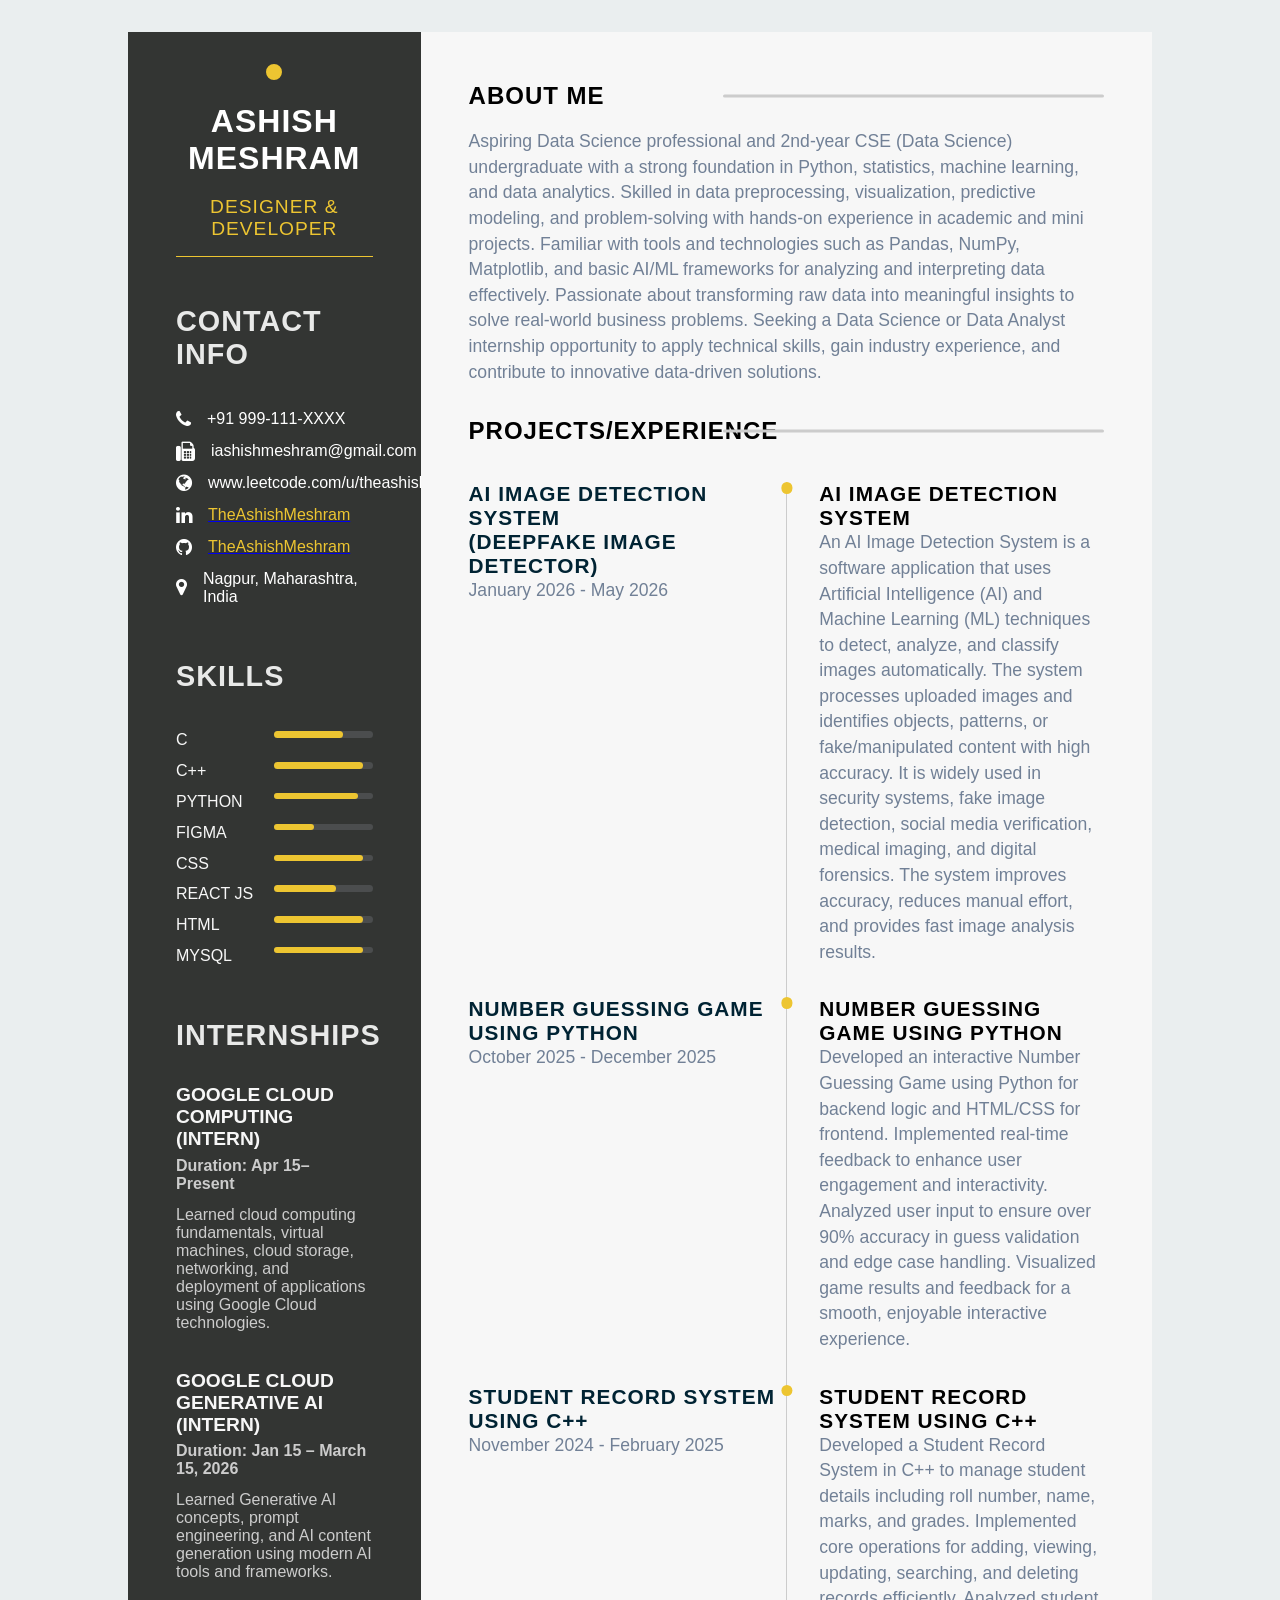
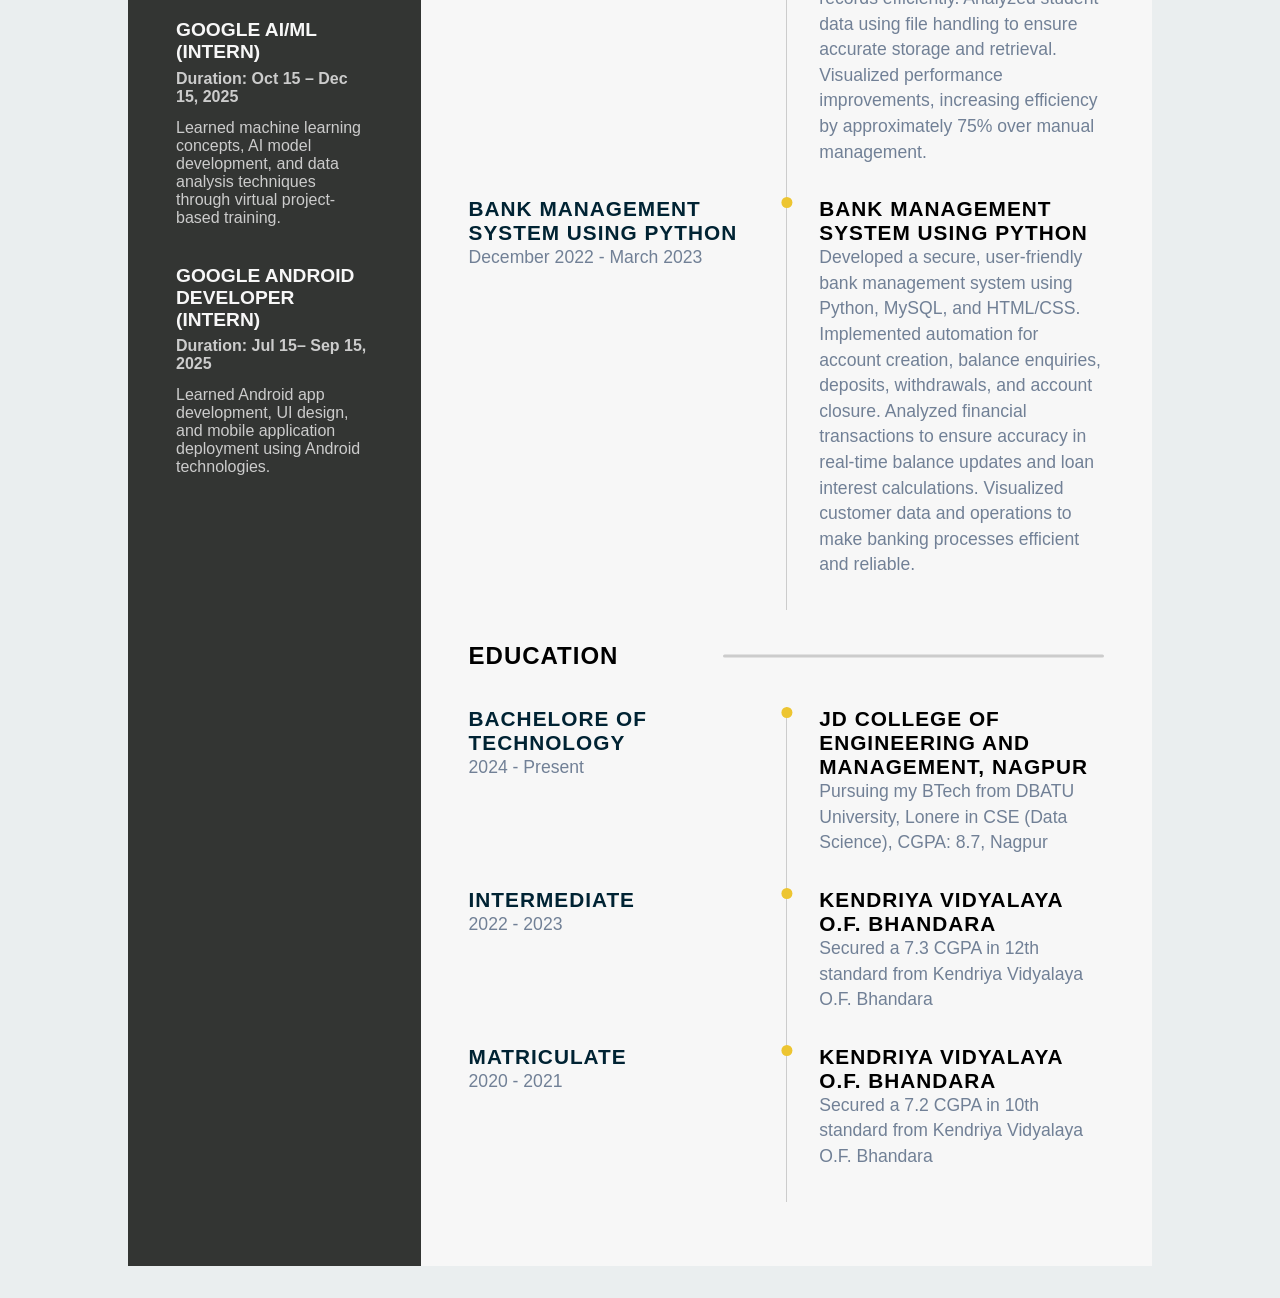
==== index.html @ d33b9736 "Add files via upload" ====
<!DOCTYPE html>
<html lang="en">
<head>
    <meta charset="UTF-8">
    <meta http-equiv="X-UA-Compatible" content="IE=edge">
    <meta name="viewport" content="width=device-width, initial-scale=1.0">
    <title>Resume</title>
    <link rel="preconnect" href="https://fonts.gstatic.com">
    <link rel="stylesheet" href="styles.css">
    <link href="https://fonts.googleapis.com/css2?family=Poppins:wght@100;300;400;600&display=swap" rel="stylesheet">
    <link rel="stylesheet" href="https://cdnjs.cloudflare.com/ajax/libs/font-awesome/4.7.0/css/font-awesome.min.css">
</head>
<body>
    <main class="main-content">
        <section class="left-section">
            <div class="left-content">
                <div class="profile">
                    <div class="image">
                        <img src="/profile.png" alt="">
                    </div>
                    <h2 class="name">Ashish Meshram</h2>
                    <p class="career">Designer & Developer</p>
                </div>
                <div class="contact-info">
                    <h3 class="main-title">Contact Info</h3>
                    <ul>
                        <li>
                            <i class="fa fa-phone"></i>
                            +91 999-111-XXXX
                        </li>
                        <li>
                            <i class="fa fa-fax"></i>
                            iashishmeshram@gmail.com
                        </li>
                        <li>
                            <i class="fa fa-globe"></i>
                            www.leetcode.com/u/theashishmeshram
                        </li>
                        <li>
                            <i class="fa fa-linkedin"></i>
                            <a href="https://www.linkedin.com/in/theashishmeshram/" target="_blank" rel="noopener noreferrer"><p style="color:#edc531 ;"> TheAshishMeshram</p>
                            </a>

                        </li>
                        <li>
                            <i class="fa fa-github"></i>
                            <a href="https://www.github.com/theashishmeshram/" target="_blank" rel="noopener noreferrer"><p style="color:#edc531 ;"> TheAshishMeshram</p>
                            </a>
                        </li>
                        <li>
                            <i class="fa fa-map-marker"></i>
                            Nagpur, Maharashtra, India
                        </li>
                    </ul>
                </div>
                <div class="skills-section">
                    <h3 class="main-title">Skills</h3>
                    <ul>
                        <li>
                            <p class="skill-title">C</p>
                            <div class="progress-bar">
                                <div class="progress js-progress"></div>
                            </div>
                        </li>
                        <li>
                            <p class="skill-title">C++</p>
                            <div class="progress-bar">
                                <div class="progress ps-progress"></div>
                            </div>
                        </li>
                        <li>
                            <p class="skill-title">Python</p>
                            <div class="progress-bar">
                                <div class="progress j-progress"></div>
                            </div>
                        </li>
                        <li>
                            <p class="skill-title">Figma</p>
                            <div class="progress-bar">
                                <div class="progress c-progress"></div>
                            </div>
                        </li>
                        <li>
                            <p class="skill-title">CSS</p>
                            <div class="progress-bar">
                                <div class="progress ps-progress"></div>
                            </div>
                        </li>
                        <li>
                            <p class="skill-title">React js</p>
                            <div class="progress-bar">
                                <div class="progress n-progress"></div>
                            </div>
                        </li>
                        <li>
                            <p class="skill-title">HTML</p>
                            <div class="progress-bar">
                                <div class="progress ps-progress"></div>
                            </div>
                        </li>
                        <li>
                            <p class="skill-title">MySQL</p>
                            <div class="progress-bar">
                                <div class="progress ps-progress"></div>
                            </div>
                        </li>
                    </ul>
                </div>
                <div class="references-section">
                    <h3 class="main-title">Internships</h3>
                          <div class="referee">
                        <h6 class="sub-title">Google Cloud Computing (Intern)</h6>
                        <p class="sub-para"><b>Duration: Apr 15– Present</b></p>
                        <p class="sub-para">Learned cloud computing fundamentals, virtual machines, cloud storage, networking, and deployment of applications using Google Cloud technologies.</p>
                    </div>
                         <div class="referee">
                        <h6 class="sub-title">Google Cloud Generative AI (Intern)</h6>
                        <p class="sub-para"><b>Duration:  Jan 15 – March 15, 2026</b></p>                          <p class="sub-para">Learned Generative AI concepts, prompt engineering, and AI content generation using modern AI tools and frameworks.</p>
                    </div>
                       <div class="referee">
                        <h6 class="sub-title">Google AI/ML (Intern)</h6>
                        <p class="sub-para"><b> Duration: Oct 15 – Dec 15, 2025</b></p>
                        <p class="sub-para">Learned machine learning concepts, AI model development, and data analysis techniques through virtual project-based training.</p>
                    </div>
                    <div class="referee">
                        <h6 class="sub-title">Google Android Developer (Intern)</h6>
                        <p class="sub-para"><b>Duration: Jul 15– Sep 15, 2025</b></p>
                        <p class="sub-para">Learned Android app development, UI design, and mobile application deployment using Android technologies.</p>
                    </div>
                </div>
            </div>
        </section>
        <section class="right-section">
            <div class="right-main-content">
                <section class="about sect">
                    <br>
                    <h2 class="right-title">About Me</h2>
                    <p class="para">
                       Aspiring Data Science professional and 2nd-year CSE (Data Science) undergraduate with a strong foundation in Python, statistics, machine learning, and data analytics. Skilled in data preprocessing, visualization, predictive modeling, and problem-solving with hands-on experience in academic and mini projects. Familiar with tools and technologies such as Pandas, NumPy, Matplotlib, and basic AI/ML frameworks for analyzing and interpreting data effectively. Passionate about transforming raw data into meaningful insights to solve real-world business problems. Seeking a Data Science or Data Analyst internship opportunity to apply technical skills, gain industry experience, and contribute to innovative data-driven solutions.

                    </p>
                </section>

                <section class="experince sect">
                    <h2 class="right-title">Projects/Experience</h2>
                    <br>
                    <div class="timeline">
                        <div class="left-tl-content">
                            <h5 class="tl-title">AI Image Detection System<System>
                            <br>(DeepFake Image Detector)</h5>
                            <p class="para">January 2026 - May 2026</p>
                        </div>
                        <div class="right-tl-content">
                            <div class="tl-content">
                                <h5 class="tl-title-2">AI Image Detection System</h5>
                                <p class="para">
                                   An AI Image Detection System is a software application that uses Artificial Intelligence (AI) and Machine Learning (ML) techniques to detect, analyze, and classify images automatically. The system processes uploaded images and identifies objects, patterns, or fake/manipulated content with high accuracy. It is widely used in security systems, fake image detection, social media verification, medical imaging, and digital forensics. The system improves accuracy, reduces manual effort, and provides fast image analysis results.

                                </p>
                            </div>
                        </div>
                    </div>
                    <div class="timeline">
                        <div class="left-tl-content">
                            <h5 class="tl-title">Number Guessing Game Using Python</h5>
                            <p class="para">October 2025 - December 2025</p>
                        </div>
                        <div class="right-tl-content">
                            <div class="tl-content">
                                <h5 class="tl-title-2">Number Guessing Game using Python</h5>
                                <p class="para">
Developed an interactive Number Guessing Game using Python for backend logic and HTML/CSS for frontend.
Implemented real-time feedback to enhance user engagement and interactivity.
Analyzed user input to ensure over 90% accuracy in guess validation and edge case handling.
Visualized game results and feedback for a smooth, enjoyable interactive experience.

                                </p>
                            </div>
                        </div>
                    </div>
                    <div class="timeline">
                        <div class="left-tl-content">
                            <h5 class="tl-title">Student Record System using C++</h5>
                            <p class="para">November 2024 - February 2025</p>
                        </div>
                        <div class="right-tl-content">
                            <div class="tl-content">
                                <h5 class="tl-title-2">Student Record System using C++</h5>
                                <p class="para">
Developed a Student Record System in C++ to manage student details including roll number, name, marks, and grades.
Implemented core operations for adding, viewing, updating, searching, and deleting records efficiently.
Analyzed student data using file handling to ensure accurate storage and retrieval.
Visualized performance improvements, increasing efficiency by approximately 75% over manual management.

                                </p>
                            </div>
                        </div>
                    </div>
                    <div class="timeline">
                        <div class="left-tl-content">
                            <h5 class="tl-title">Bank Management System Using Python</h5>
                            <p class="para">December 2022 - March 2023</p>
                        </div>
                        <div class="right-tl-content">
                            <div class="tl-content">
                                <h5 class="tl-title-2">Bank Management System using Python</h5>
                                <p class="para">Developed a secure, user-friendly bank management system using Python, MySQL, and HTML/CSS. Implemented automation for account creation, balance enquiries, deposits, withdrawals, and account closure. Analyzed financial transactions to ensure accuracy in real-time balance updates and loan interest calculations. Visualized customer data and operations to make banking processes efficient and reliable.

                                </p>
                            </div>
                        </div>
                    </div>
                </section>
                <section class="education sect">
                    <h2 class="right-title">Education</h2>
                    <br>
                    <div class="timeline">
                        <div class="left-tl-content">
                            <h5 class="tl-title">Bachelore of Technology</h5>
                            <p class="para">2024 - Present</p>
                        </div>
                        <div class="right-tl-content">
                            <div class="tl-content">
                                <h5 class="tl-title-2">JD College of Engineering and Management, Nagpur</h5>
                                <p class="para">
                                    Pursuing my BTech from DBATU University, Lonere
                                    in CSE (Data Science), CGPA: 8.7, Nagpur

                                </p>
                            </div>
                        </div>
                    </div>
                    <div class="timeline">
                        <div class="left-tl-content">
                            <h5 class="tl-title">Intermediate</h5>
                            <p class="para">2022 - 2023</p>
                        </div>
                        <div class="right-tl-content">
                            <div class="tl-content">
                                <h5 class="tl-title-2">Kendriya Vidyalaya O.F. Bhandara</h5>
                                <p class="para">
                                    Secured a 7.3 CGPA in 12th standard from Kendriya Vidyalaya O.F. Bhandara

                                </p>
                            </div>
                        </div>
                    </div>
                    <div class="timeline">
                        <div class="left-tl-content">
                            <h5 class="tl-title"> Matriculate</h5>
                            <p class="para">2020 - 2021</p>
                        </div>
                        <div class="right-tl-content">
                            <div class="tl-content">
                                <h5 class="tl-title-2">Kendriya Vidyalaya O.F. Bhandara</h5>
                                <p class="para">
                                    Secured a 7.2 CGPA in 10th standard from Kendriya Vidyalaya O.F. Bhandara

                                </p>
                            </div>
                        </div>
                    </div>
                </section>
               
    </main>
</body>
</html>
---- styles.css ----
*{
    padding: 0;
    margin: 0;
    box-sizing: border-box;
    list-style: none;
    font-family: 'Nunito', sans-serif;
}

body{
    background-color: #eaeeef;
}

.main-content{
    min-height: 100vh;
    width: 80%;
    margin: 2rem auto;
    display: grid;
    grid-template-columns: repeat(7, 1fr);
}

.left-section{
    grid-column: span 2;
    height: 100%;
    background-color: #333533;
}
.right-section{
    grid-column: span 5;
    background-color: #f7f7f7;
    height: 100%;
}


.left-content{
    padding: 2rem 3rem;
}
.profile{
    width: 100%;
    border-bottom: 1px solid #edc531;
}

.image{
    width: 100%;
    text-align: center;
}
.profile img{
    width: 100%;
    border-radius: 50%;
    border: 8px solid #edc531;
    
}

.name{
    font-size: 2rem;
    color: white;
    text-align: center;
    text-transform: uppercase;
    letter-spacing: 1px;
    padding: 1.2rem 0;
}

.career{
    font-size: 1.2rem;
    color: #edc531;
    text-align: center;
    text-transform: uppercase;
    letter-spacing: 1px;
    padding-bottom: 1rem;
}

.main-title{
    font-size: 1.8rem;
    text-transform: uppercase;
    letter-spacing: 1px;
    color: #f7f7f7ec;
    padding-top: 3rem;
}

.contact-info ul{
    padding-top: 2rem;
}

.contact-info ul li{
    padding: .4rem 0;
    display: flex;
    align-items: center;
    color: #ffffff;
}
.contact-info ul li i{
    padding-right: 1rem;
    font-size: 1.2rem;
    color: #ffffff;
}

.skills-section ul{
    padding-top: 2rem;
}
.skills-section ul li{
    display: grid;
    grid-template-columns: repeat(2, 1fr);
    padding: .4rem 0;
}

.progress-bar{
    width: 100%;
    height: .4rem;
    background-color: #777a7e5b;
    position: relative;
    border-radius: 12px;
}
.progress{
    height: 100%;
    position: absolute;
    left: 0;
    background-color: #edc531;
    border-radius: 12px;
}
.js-progress{
    width: 70%;
}
.ps-progress{
    width: 90%;
}
.j-progress{
    width: 85%;
}
.c-progress{
    width: 40%;
}
.n-progress{
    width: 63%;
}
.w-progress{
    width: 78%;
}


.skill-title{
    text-transform: uppercase;
    color: #f7f7f7;
    font-size: 1rem;
}

.sub-title{
    padding-top: 2rem;
    font-size: 1.2rem;
    text-transform: uppercase;
    color: #f7f7f7;
}

.sub-para{
    color: #ccc;
    padding: .4rem 0;
}

.references-section li{
    color: #ccc;
    padding: .2rem 0;
}
.references-section li i{
    padding-right: .5rem;
    font-size: 1.2rem;
    color: #edc531;
}

.right-main-content{
    padding: 2rem 3rem;
}


.right-title{
    letter-spacing: 1px;
    text-transform: uppercase;
    color: #000000;
    margin-bottom: 1.2rem;
    position: relative;
}

.right-title::after{
    content: "";
    position: absolute;
    width: 60%;
    height: .2rem;
    background-color: #ccc;
    border-radius: 12px;
    right: 0;
    top: 50%;
    transform: translateY(-50%);
}

.para{
    line-height: 1.6rem;
    color: #718096;
    font-size: 1.1rem;
}

.sect{
    padding-bottom: 2rem;
}

.timeline{
    display: grid;
    grid-template-columns: repeat(2, 1fr);
}

.tl-title{
    letter-spacing: 1px;
    font-size: 1.3rem;
    color: #002333;
    text-transform: uppercase;
}
.tl-title-2{
    letter-spacing: 1px;
    font-size: 1.3rem;
    color: #000000;
    text-transform: uppercase;
}

.tl-content{
    border-left: 1px solid #ccc;
    padding-left: 2rem;
    position: relative;
    padding-bottom: 2rem;
}

.tl-title-2::before{
    content: "";
    position: absolute;
    width: .7rem;
    height: .7rem;
    background-color: #edc531;
    border-radius: 50%;
    transform: translateX(-50%);
    left: 0;
}

/*Media Querries*/
@media screen and (max-width:823px){
    .right-title::after{
        width: 40%;
    }
}
@media screen and (max-width:681px){
    .right-title::after{
        width: 30%;
    }
}
@media screen and (max-width:780px){
    .timeline{
        grid-template-columns: repeat(1, 1fr);
    }
}
@media screen and (max-width:780px){
    .left-section{
        grid-column: span 3;
    }
    .right-section{
        grid-column: span 4;
    }
}
@media screen and (max-width:1200px){
    .main-content{
        grid-template-columns: repeat(1, 1fr);
    }
    .profile img{
        width: 40%;
    }
}
@media screen and (max-width:700px){
    .profile img{
        width: 60%;
    }
}
@media screen and (max-width:390px){
    .name{
        font-size: 1.5rem;
    }
}
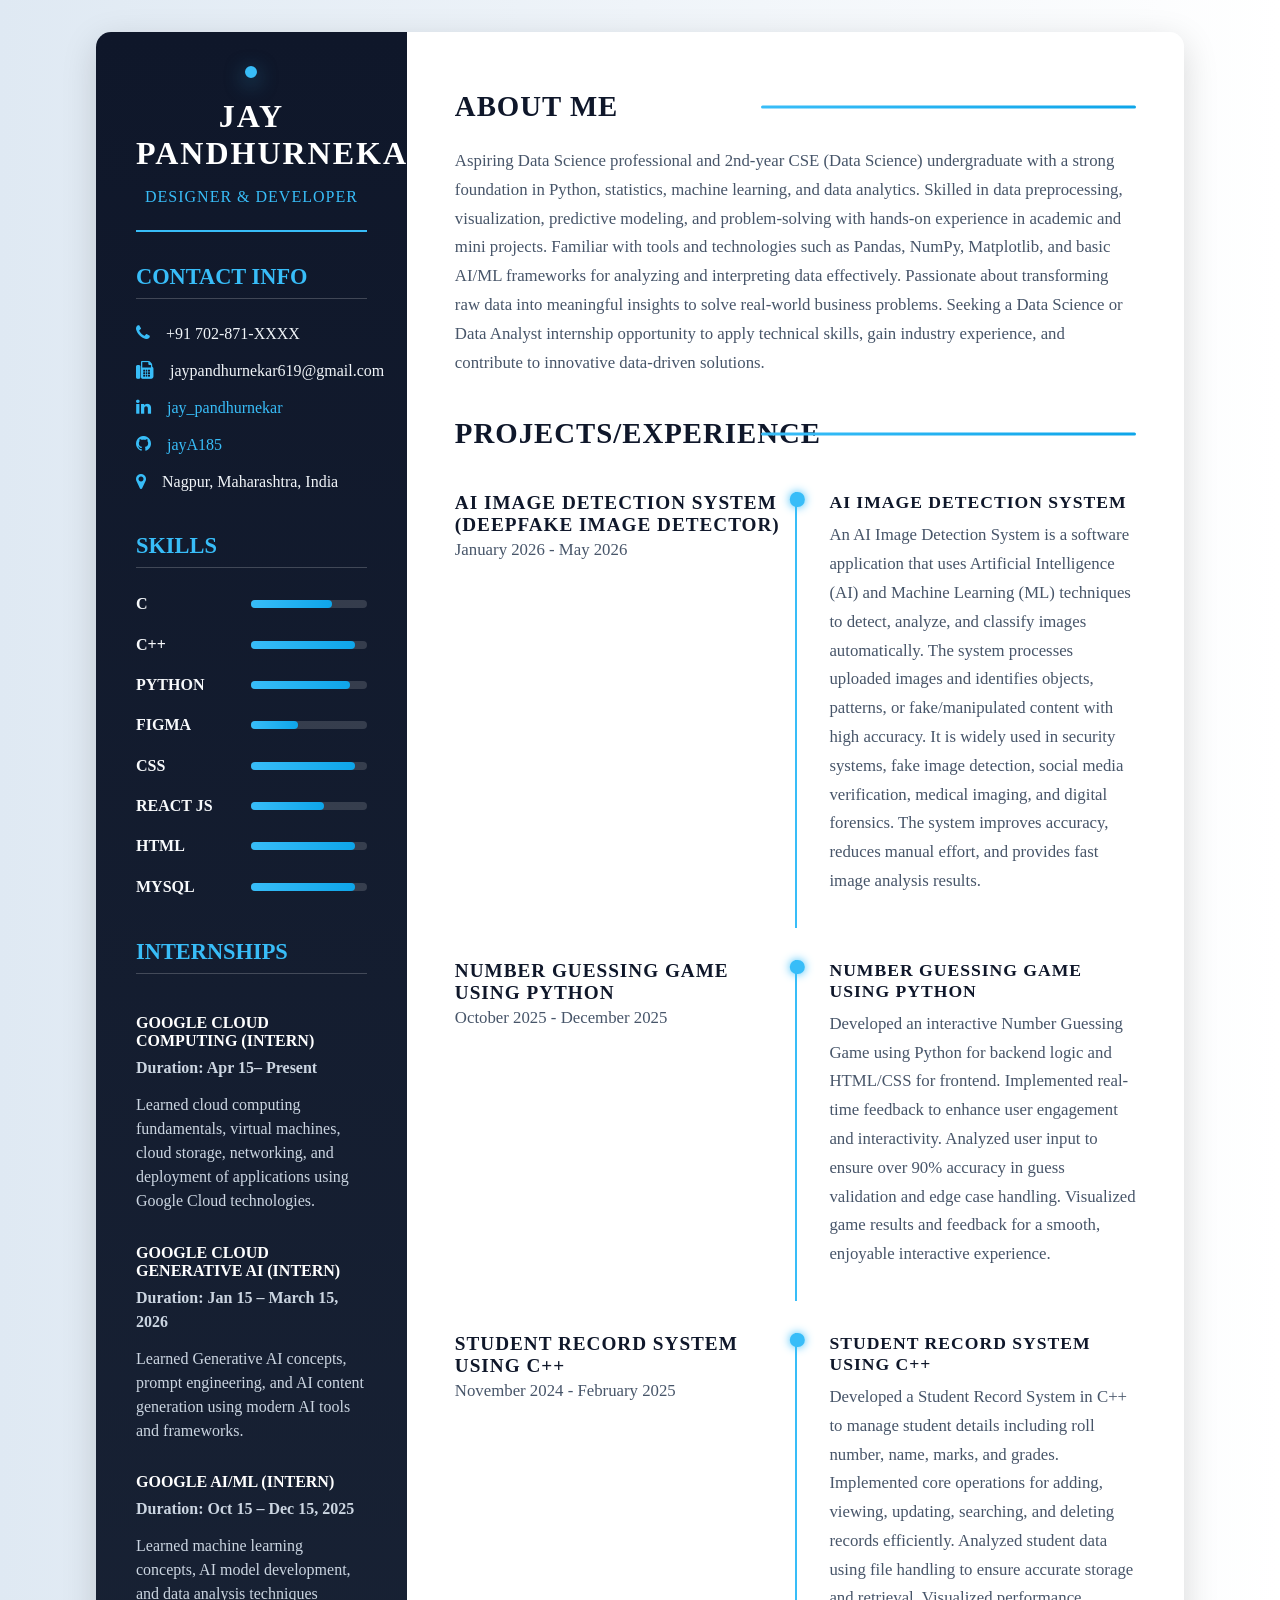
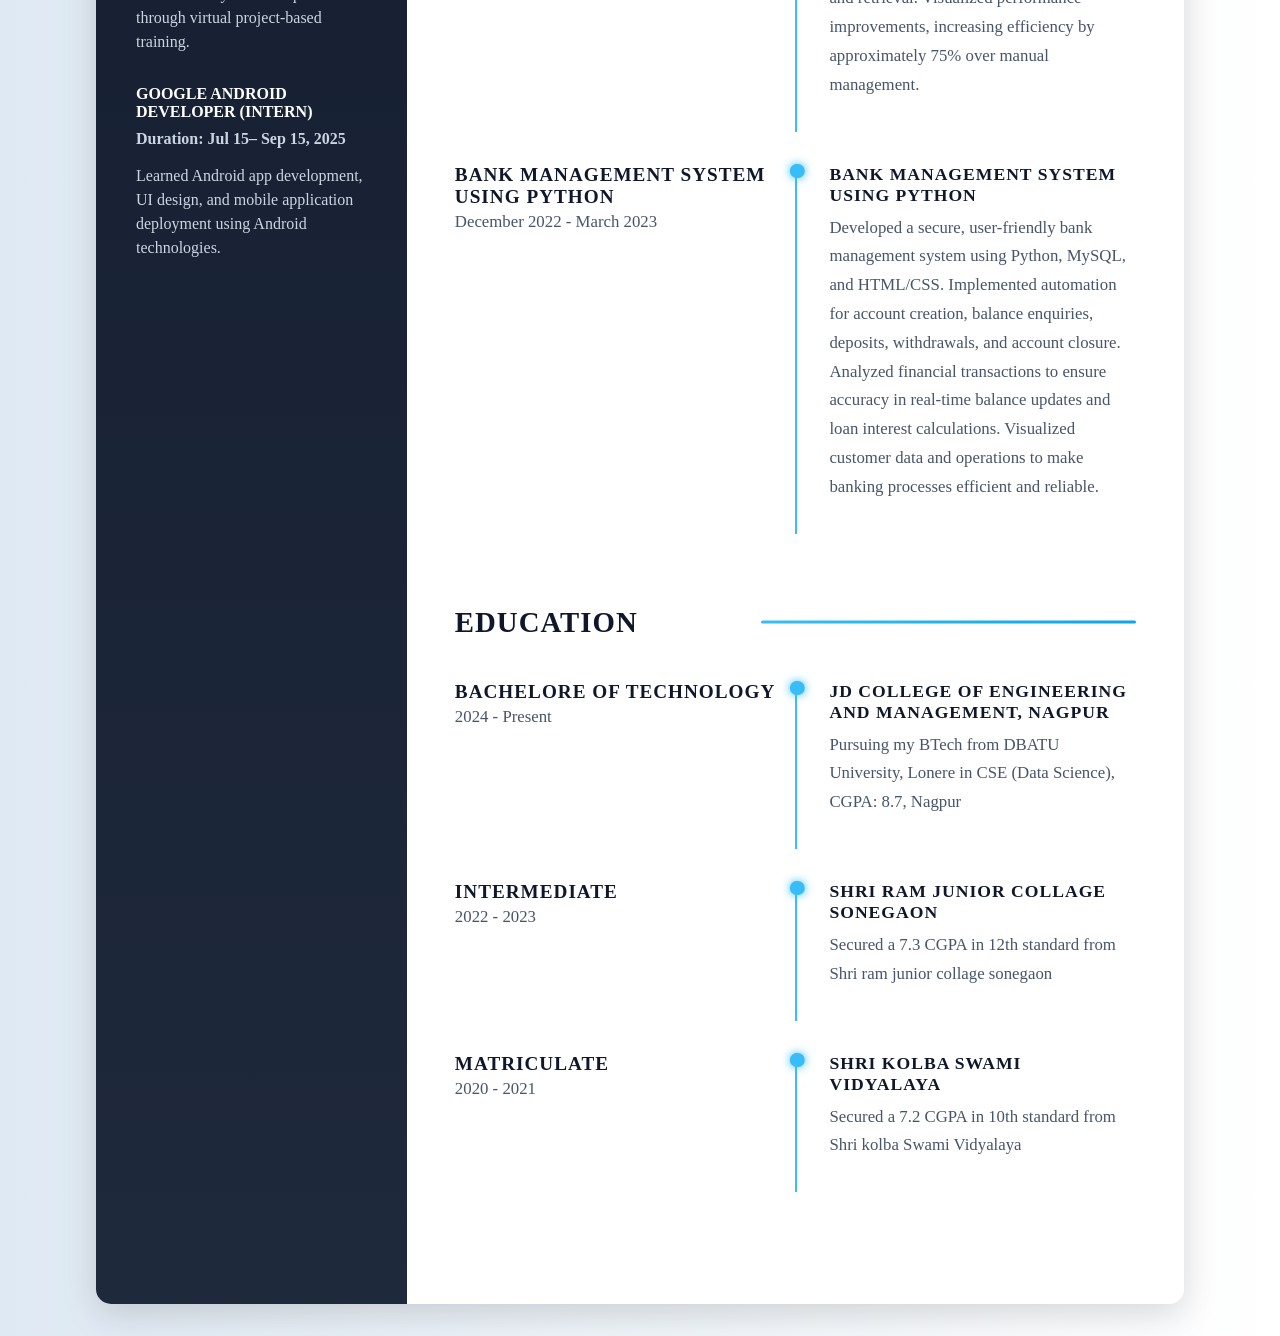
==== commit c5cc7001: "Add files via upload" ====
--- a/index.html
+++ b/index.html
@@ -18,7 +18,7 @@
                     <div class="image">
                         <img src="/profile.png" alt="">
                     </div>
-                    <h2 class="name">Ashish Meshram</h2>
+                    <h2 class="name">Jay Pandhurnekar</h2>
                     <p class="career">Designer & Developer</p>
                 </div>
                 <div class="contact-info">
@@ -26,25 +26,22 @@
                     <ul>
                         <li>
                             <i class="fa fa-phone"></i>
-                            +91 999-111-XXXX
+                            +91 702-871-XXXX
                         </li>
                         <li>
                             <i class="fa fa-fax"></i>
-                            iashishmeshram@gmail.com
-                        </li>
-                        <li>
-                            <i class="fa fa-globe"></i>
-                            www.leetcode.com/u/theashishmeshram
+                            jaypandhurnekar619@gmail.com
+                        </li>
                         </li>
                         <li>
                             <i class="fa fa-linkedin"></i>
-                            <a href="https://www.linkedin.com/in/theashishmeshram/" target="_blank" rel="noopener noreferrer"><p style="color:#edc531 ;"> TheAshishMeshram</p>
+                            <a href="https://www.linkedin.com/in/jaypandhurnekar/" target="_blank" rel="noopener noreferrer"><p style="color:#edc531 ;"> jay_pandhurnekar</p>
                             </a>
 
                         </li>
                         <li>
                             <i class="fa fa-github"></i>
-                            <a href="https://www.github.com/theashishmeshram/" target="_blank" rel="noopener noreferrer"><p style="color:#edc531 ;"> TheAshishMeshram</p>
+                            <a href="https://www.github.com/jayA185/" target="_blank" rel="noopener noreferrer"><p style="color:#edc531 ;"> jayA185</p>
                             </a>
                         </li>
                         <li>
@@ -237,9 +234,9 @@
                         </div>
                         <div class="right-tl-content">
                             <div class="tl-content">
-                                <h5 class="tl-title-2">Kendriya Vidyalaya O.F. Bhandara</h5>
-                                <p class="para">
-                                    Secured a 7.3 CGPA in 12th standard from Kendriya Vidyalaya O.F. Bhandara
+                                <h5 class="tl-title-2">Shri ram junior collage sonegaon</h5>
+                                <p class="para">
+                                    Secured a 7.3 CGPA in 12th standard from Shri ram junior collage sonegaon
 
                                 </p>
                             </div>
@@ -252,9 +249,9 @@
                         </div>
                         <div class="right-tl-content">
                             <div class="tl-content">
-                                <h5 class="tl-title-2">Kendriya Vidyalaya O.F. Bhandara</h5>
-                                <p class="para">
-                                    Secured a 7.2 CGPA in 10th standard from Kendriya Vidyalaya O.F. Bhandara
+                                <h5 class="tl-title-2">Shri Kolba Swami Vidyalaya</h5>
+                                <p class="para">
+                                    Secured a 7.2 CGPA in 10th standard from Shri kolba Swami Vidyalaya
 
                                 </p>
                             </div>
@@ -264,4 +261,4 @@
                
     </main>
 </body>
-</html>
+</html>
--- a/styles.css
+++ b/styles.css
@@ -1,222 +1,227 @@
+/* ===== MODERN PROFESSIONAL UI ===== */
+
 *{
     padding: 0;
     margin: 0;
     box-sizing: border-box;
     list-style: none;
-    font-family: 'Nunito', sans-serif;
+    font-family: "Times New Roman", Times, serif;
 }
 
 body{
-    background-color: #eaeeef;
-}
-
+    background: linear-gradient(to right, #dfe9f3, #ffffff);
+}
+
+/* MAIN LAYOUT */
 .main-content{
     min-height: 100vh;
-    width: 80%;
+    width: 85%;
     margin: 2rem auto;
     display: grid;
     grid-template-columns: repeat(7, 1fr);
-}
-
+    box-shadow: 0 10px 35px rgba(0,0,0,0.15);
+    border-radius: 15px;
+    overflow: hidden;
+}
+
+/* LEFT SIDE */
 .left-section{
     grid-column: span 2;
-    height: 100%;
-    background-color: #333533;
-}
+    background: linear-gradient(180deg, #0f172a, #1e293b);
+    color: white;
+}
+
 .right-section{
     grid-column: span 5;
-    background-color: #f7f7f7;
-    height: 100%;
-}
-
-
+    background-color: #ffffff;
+}
+
+/* LEFT CONTENT */
 .left-content{
-    padding: 2rem 3rem;
-}
+    padding: 2rem 2.5rem;
+}
+
 .profile{
     width: 100%;
-    border-bottom: 1px solid #edc531;
+    border-bottom: 2px solid #38bdf8;
+    padding-bottom: 1.5rem;
 }
 
 .image{
     width: 100%;
     text-align: center;
 }
+
 .profile img{
     width: 100%;
     border-radius: 50%;
-    border: 8px solid #edc531;
-    
-}
-
+    border: 6px solid #38bdf8;
+    box-shadow: 0 5px 20px rgba(56,189,248,0.5);
+}
+
+/* NAME */
 .name{
     font-size: 2rem;
-    color: white;
+    color: #ffffff;
     text-align: center;
     text-transform: uppercase;
+    letter-spacing: 2px;
+    padding: 1rem 0;
+    font-weight: bold;
+}
+
+.career{
+    font-size: 1rem;
+    color: #38bdf8;
+    text-align: center;
+    text-transform: uppercase;
     letter-spacing: 1px;
-    padding: 1.2rem 0;
-}
-
-.career{
-    font-size: 1.2rem;
-    color: #edc531;
-    text-align: center;
-    text-transform: uppercase;
-    letter-spacing: 1px;
-    padding-bottom: 1rem;
-}
-
+}
+
+/* TITLES */
 .main-title{
-    font-size: 1.8rem;
-    text-transform: uppercase;
-    letter-spacing: 1px;
-    color: #f7f7f7ec;
-    padding-top: 3rem;
-}
-
-.contact-info ul{
+    font-size: 1.4rem;
+    text-transform: uppercase;
+    color: #38bdf8;
     padding-top: 2rem;
-}
-
+    margin-bottom: 1rem;
+    border-bottom: 1px solid rgba(255,255,255,0.2);
+    padding-bottom: .5rem;
+}
+
+/* CONTACT */
 .contact-info ul li{
-    padding: .4rem 0;
+    padding: .6rem 0;
     display: flex;
     align-items: center;
-    color: #ffffff;
-}
+    color: #f1f5f9;
+    font-size: 1rem;
+}
+
 .contact-info ul li i{
     padding-right: 1rem;
-    font-size: 1.2rem;
-    color: #ffffff;
-}
-
-.skills-section ul{
-    padding-top: 2rem;
-}
+    font-size: 1.1rem;
+    color: #38bdf8;
+}
+
+/* SKILLS */
 .skills-section ul li{
     display: grid;
     grid-template-columns: repeat(2, 1fr);
-    padding: .4rem 0;
+    padding: .7rem 0;
+    align-items: center;
+}
+
+.skill-title{
+    text-transform: uppercase;
+    color: #f8fafc;
+    font-size: 1rem;
+    font-weight: bold;
 }
 
 .progress-bar{
     width: 100%;
-    height: .4rem;
-    background-color: #777a7e5b;
+    height: .5rem;
+    background-color: rgba(255,255,255,0.15);
     position: relative;
-    border-radius: 12px;
-}
+    border-radius: 20px;
+}
+
 .progress{
     height: 100%;
     position: absolute;
     left: 0;
-    background-color: #edc531;
-    border-radius: 12px;
-}
-.js-progress{
-    width: 70%;
-}
-.ps-progress{
-    width: 90%;
-}
-.j-progress{
-    width: 85%;
-}
-.c-progress{
-    width: 40%;
-}
-.n-progress{
-    width: 63%;
-}
-.w-progress{
-    width: 78%;
-}
-
-
-.skill-title{
-    text-transform: uppercase;
-    color: #f7f7f7;
+    background: linear-gradient(to right, #38bdf8, #0ea5e9);
+    border-radius: 20px;
+}
+
+/* SKILL WIDTHS */
+.js-progress{ width: 70%; }
+.ps-progress{ width: 90%; }
+.j-progress{ width: 85%; }
+.c-progress{ width: 40%; }
+.n-progress{ width: 63%; }
+.w-progress{ width: 78%; }
+
+/* INTERNSHIP */
+.sub-title{
+    padding-top: 1.5rem;
     font-size: 1rem;
-}
-
-.sub-title{
-    padding-top: 2rem;
-    font-size: 1.2rem;
-    text-transform: uppercase;
-    color: #f7f7f7;
+    text-transform: uppercase;
+    color: #ffffff;
 }
 
 .sub-para{
-    color: #ccc;
+    color: #cbd5e1;
     padding: .4rem 0;
-}
-
-.references-section li{
-    color: #ccc;
-    padding: .2rem 0;
-}
-.references-section li i{
-    padding-right: .5rem;
-    font-size: 1.2rem;
-    color: #edc531;
-}
-
+    line-height: 1.5rem;
+}
+
+/* RIGHT SECTION */
 .right-main-content{
-    padding: 2rem 3rem;
-}
-
-
+    padding: 2.5rem 3rem;
+}
+
+/* RIGHT TITLE */
 .right-title{
     letter-spacing: 1px;
     text-transform: uppercase;
-    color: #000000;
-    margin-bottom: 1.2rem;
+    color: #0f172a;
+    margin-bottom: 1.5rem;
     position: relative;
+    font-size: 1.8rem;
 }
 
 .right-title::after{
     content: "";
     position: absolute;
-    width: 60%;
+    width: 55%;
     height: .2rem;
-    background-color: #ccc;
+    background: linear-gradient(to right, #38bdf8, #0ea5e9);
     border-radius: 12px;
     right: 0;
     top: 50%;
     transform: translateY(-50%);
 }
 
+/* PARAGRAPH */
 .para{
-    line-height: 1.6rem;
-    color: #718096;
-    font-size: 1.1rem;
-}
-
+    line-height: 1.8rem;
+    color: #475569;
+    font-size: 1.05rem;
+}
+
+/* SECTIONS */
 .sect{
-    padding-bottom: 2rem;
-}
-
+    padding-bottom: 2.5rem;
+}
+
+/* TIMELINE */
 .timeline{
     display: grid;
     grid-template-columns: repeat(2, 1fr);
+    margin-bottom: 2rem;
 }
 
 .tl-title{
     letter-spacing: 1px;
-    font-size: 1.3rem;
-    color: #002333;
-    text-transform: uppercase;
-}
+    font-size: 1.2rem;
+    color: #0f172a;
+    text-transform: uppercase;
+    font-weight: bold;
+}
+
 .tl-title-2{
     letter-spacing: 1px;
-    font-size: 1.3rem;
-    color: #000000;
-    text-transform: uppercase;
-}
-
+    font-size: 1.1rem;
+    color: #0f172a;
+    text-transform: uppercase;
+    margin-bottom: .5rem;
+}
+
+/* TIMELINE CONTENT */
 .tl-content{
-    border-left: 1px solid #ccc;
+    border-left: 2px solid #38bdf8;
     padding-left: 2rem;
     position: relative;
     padding-bottom: 2rem;
@@ -225,53 +230,79 @@
 .tl-title-2::before{
     content: "";
     position: absolute;
-    width: .7rem;
-    height: .7rem;
-    background-color: #edc531;
+    width: .9rem;
+    height: .9rem;
+    background: #38bdf8;
     border-radius: 50%;
     transform: translateX(-50%);
     left: 0;
-}
-
-/*Media Querries*/
+    box-shadow: 0 0 10px #38bdf8;
+}
+
+/* LINKS */
+a{
+    text-decoration: none;
+}
+
+a p{
+    color: #38bdf8 !important;
+    transition: 0.3s;
+}
+
+a p:hover{
+    color: #ffffff !important;
+}
+
+/* RESPONSIVE */
 @media screen and (max-width:823px){
     .right-title::after{
         width: 40%;
     }
 }
+
 @media screen and (max-width:681px){
     .right-title::after{
         width: 30%;
     }
 }
+
 @media screen and (max-width:780px){
     .timeline{
         grid-template-columns: repeat(1, 1fr);
     }
-}
-@media screen and (max-width:780px){
+
     .left-section{
         grid-column: span 3;
     }
+
     .right-section{
         grid-column: span 4;
     }
 }
+
 @media screen and (max-width:1200px){
     .main-content{
         grid-template-columns: repeat(1, 1fr);
-    }
+        width: 95%;
+    }
+
     .profile img{
         width: 40%;
     }
 }
+
 @media screen and (max-width:700px){
     .profile img{
         width: 60%;
     }
 }
+
 @media screen and (max-width:390px){
     .name{
-        font-size: 1.5rem;
+        font-size: 1.4rem;
+    }
+
+    .right-main-content{
+        padding: 1.5rem;
     }
 }
